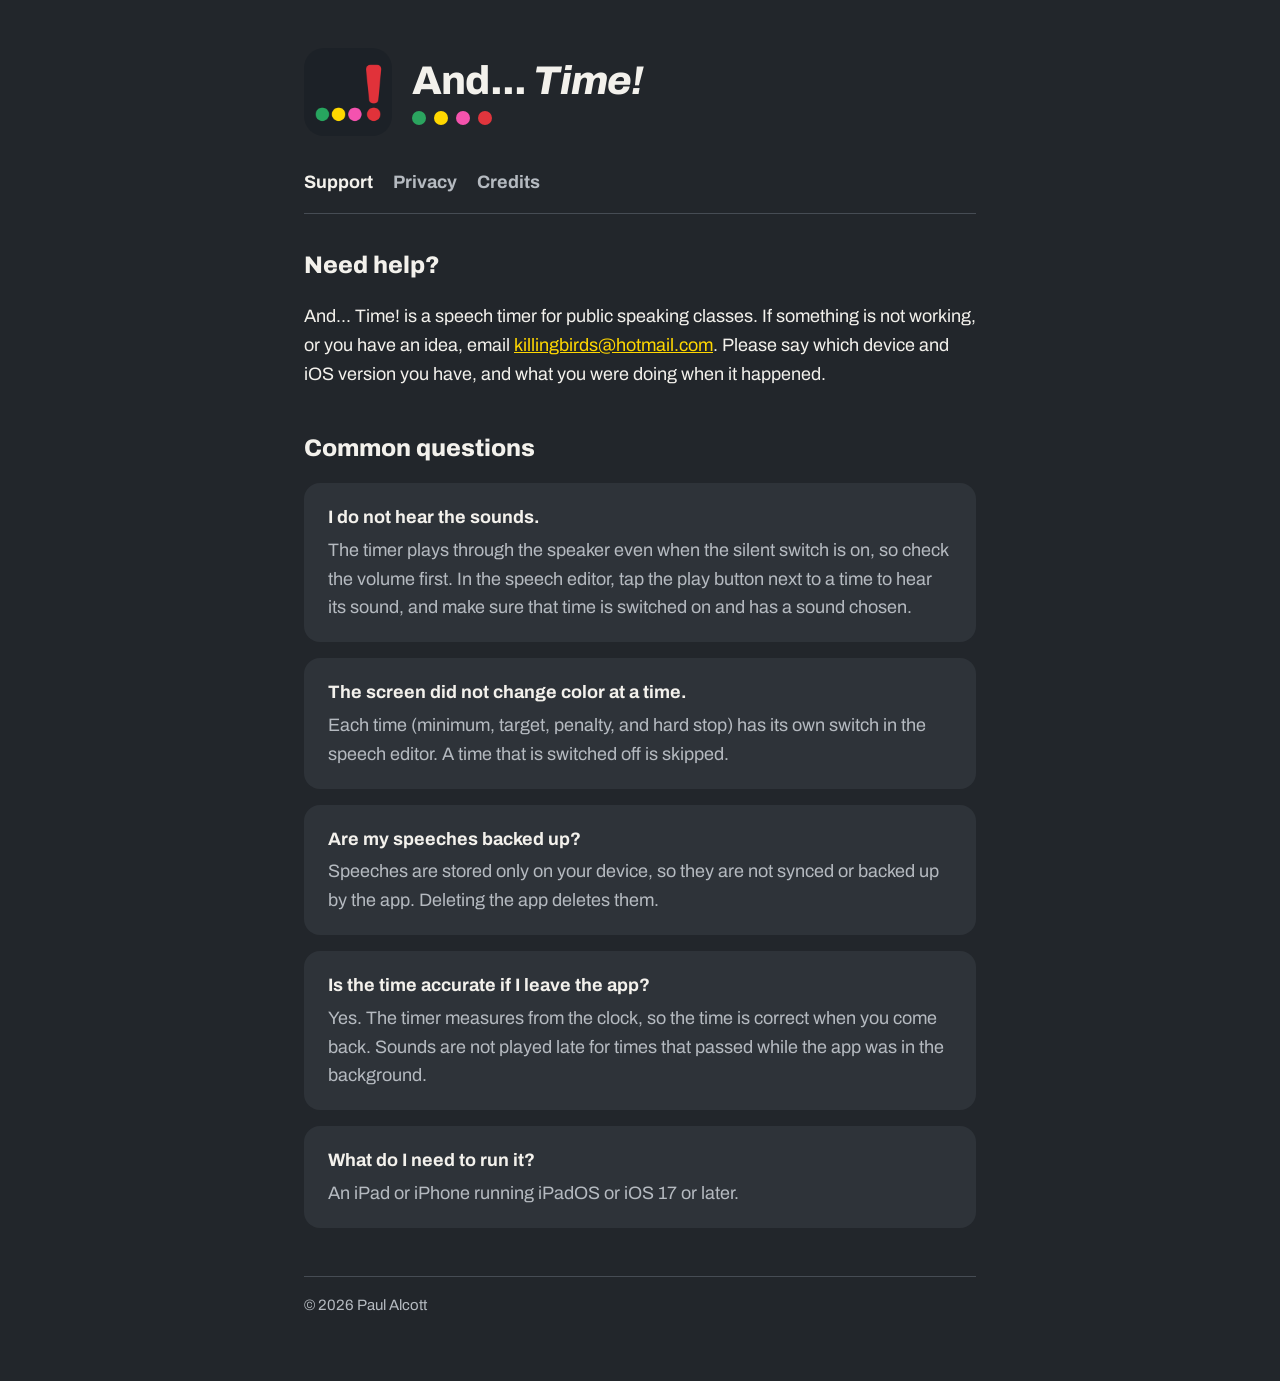
==== index.html @ 9daf1164 "Add And... Time! support, privacy and credits pages Co-Authored-By: Claude Sonnet 5.5 <noreply@anthr" ====
<!doctype html>
<html lang="en">
<head>
<meta charset="utf-8">
<meta name="viewport" content="width=device-width, initial-scale=1">
<title>And... Time! support</title>
<meta name="description" content="Help and contact for And... Time!, a timer for speeches.">
<link rel="icon" href="icon.png">
<link rel="stylesheet" href="style.css">
</head>
<body>
<main>
<header>
<img src="icon.png" alt="" width="88" height="88">
<div>
<h1>And... <em>Time!</em></h1>
<div class="dots" aria-hidden="true"><span style="background:var(--green)"></span><span style="background:var(--yellow)"></span><span style="background:var(--pink)"></span><span style="background:var(--red)"></span></div>
</div>
</header>
<nav>
<a href="./" aria-current="page">Support</a>
<a href="privacy.html">Privacy</a>
<a href="credits.html">Credits</a>
</nav>

<h2 style="margin-top:0">Need help?</h2>
<p>And... Time! is a speech timer for public speaking classes. If something is not working, or you have an idea, email <a href="mailto:killingbirds@hotmail.com?subject=And...%20Time!%20support">killingbirds@hotmail.com</a>. Please say which device and iOS version you have, and what you were doing when it happened.</p>

<h2>Common questions</h2>
<div class="card"><h3>I do not hear the sounds.</h3><p>The timer plays through the speaker even when the silent switch is on, so check the volume first. In the speech editor, tap the play button next to a time to hear its sound, and make sure that time is switched on and has a sound chosen.</p></div>
<div class="card"><h3>The screen did not change color at a time.</h3><p>Each time (minimum, target, penalty, and hard stop) has its own switch in the speech editor. A time that is switched off is skipped.</p></div>
<div class="card"><h3>Are my speeches backed up?</h3><p>Speeches are stored only on your device, so they are not synced or backed up by the app. Deleting the app deletes them.</p></div>
<div class="card"><h3>Is the time accurate if I leave the app?</h3><p>Yes. The timer measures from the clock, so the time is correct when you come back. Sounds are not played late for times that passed while the app was in the background.</p></div>
<div class="card"><h3>What do I need to run it?</h3><p>An iPad or iPhone running iPadOS or iOS 17 or later.</p></div>

<footer>&copy; 2026 Paul Alcott</footer>
</main>
</body>
</html>
---- style.css ----
@font-face { font-family: "Archivo"; src: url("fonts/Archivo-Regular.ttf"); font-weight: 400; }
@font-face { font-family: "Archivo"; src: url("fonts/Archivo-Bold.ttf"); font-weight: 700; }
@font-face { font-family: "Archivo"; src: url("fonts/Archivo-ExtraBold.ttf"); font-weight: 800; }
@font-face { font-family: "Archivo"; src: url("fonts/Archivo-ExtraBoldItalic.ttf"); font-weight: 800; font-style: italic; }

:root { color-scheme: dark; --bg: #22262B; --card: #2E3339; --text: #F3F1EC; --muted: #B5BAC0; --line: #464C54;
        --green: #2BA45F; --yellow: #FFD700; --pink: #F453AD; --red: #E0353D; }
* { box-sizing: border-box; }
body { margin: 0; background: var(--bg); color: var(--text); font: 400 18px/1.6 "Archivo", system-ui, sans-serif; }
main { max-width: 720px; margin: 0 auto; padding: 48px 24px 64px; }
header { display: flex; align-items: center; gap: 20px; margin-bottom: 32px; }
header img { width: 88px; height: 88px; border-radius: 20px; }
h1 { font-weight: 800; font-size: 40px; line-height: 1.1; margin: 0; letter-spacing: -0.02em; }
h1 em { font-style: italic; }
h2 { font-weight: 800; font-size: 24px; margin: 40px 0 8px; }
p, li { color: var(--text); }
.muted { color: var(--muted); }
a { color: var(--yellow); }
nav { display: flex; gap: 20px; margin: 0 0 32px; padding-bottom: 16px; border-bottom: 1px solid var(--line); }
nav a { color: var(--muted); text-decoration: none; font-weight: 700; }
nav a[aria-current="page"], nav a:hover { color: var(--text); }
.dots { display: flex; gap: 8px; margin: 8px 0 0; }
.dots span { width: 14px; height: 14px; border-radius: 50%; display: block; }
.card { background: var(--card); border-radius: 16px; padding: 20px 24px; margin: 16px 0; }
.card h3 { margin: 0 0 4px; font-size: 18px; }
.card p { margin: 0; color: var(--muted); }
footer { margin-top: 48px; padding-top: 16px; border-top: 1px solid var(--line); color: var(--muted); font-size: 15px; }
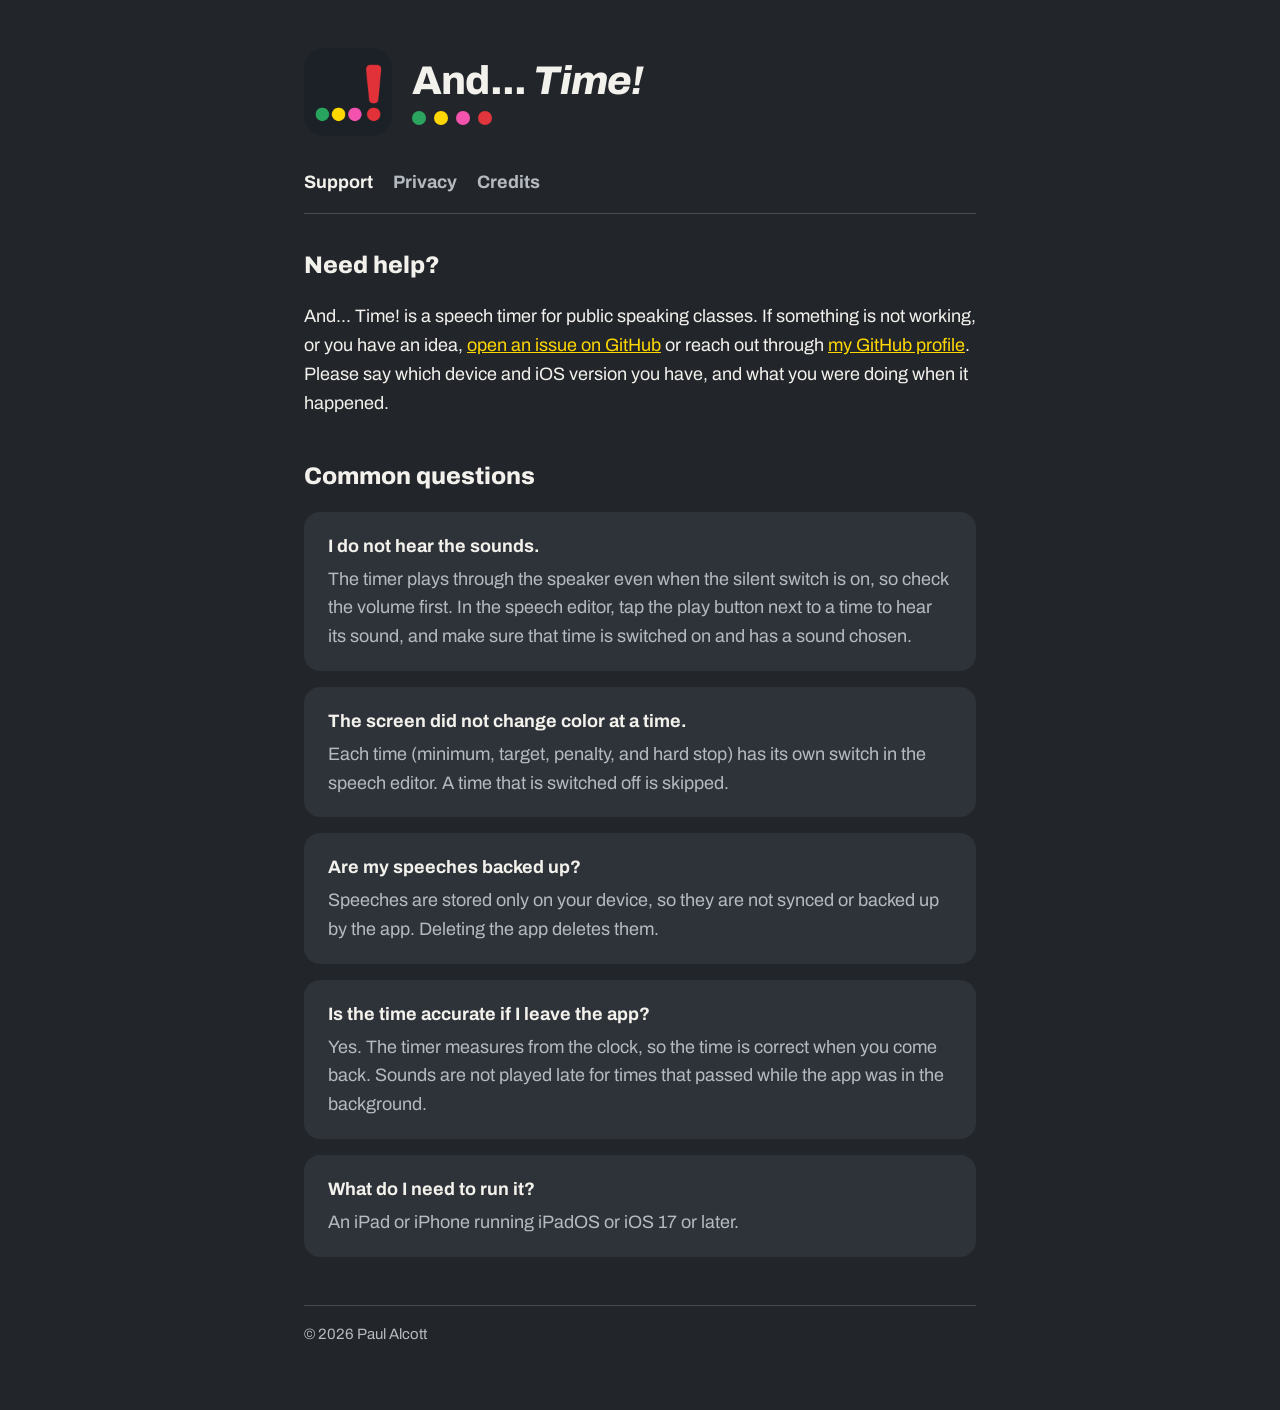
==== commit 8c8f6b9c: "Replace the contact email with GitHub links; add back links Co-Authored-By: Claude Sonnet 5.5 <norep" ====
--- a/index.html
+++ b/index.html
@@ -24,7 +24,7 @@
 </nav>
 
 <h2 style="margin-top:0">Need help?</h2>
-<p>And... Time! is a speech timer for public speaking classes. If something is not working, or you have an idea, email <a href="mailto:killingbirds@hotmail.com?subject=And...%20Time!%20support">killingbirds@hotmail.com</a>. Please say which device and iOS version you have, and what you were doing when it happened.</p>
+<p>And... Time! is a speech timer for public speaking classes. If something is not working, or you have an idea, <a href="https://github.com/CovfefeVermling42069/and-time-support/issues/new">open an issue on GitHub</a> or reach out through <a href="https://github.com/CovfefeVermling42069">my GitHub profile</a>. Please say which device and iOS version you have, and what you were doing when it happened.</p>
 
 <h2>Common questions</h2>
 <div class="card"><h3>I do not hear the sounds.</h3><p>The timer plays through the speaker even when the silent switch is on, so check the volume first. In the speech editor, tap the play button next to a time to hear its sound, and make sure that time is switched on and has a sound chosen.</p></div>
--- a/style.css
+++ b/style.css
@@ -1,7 +1,7 @@
-@font-face { font-family: "Archivo"; src: url("fonts/Archivo-Regular.ttf"); font-weight: 400; }
-@font-face { font-family: "Archivo"; src: url("fonts/Archivo-Bold.ttf"); font-weight: 700; }
-@font-face { font-family: "Archivo"; src: url("fonts/Archivo-ExtraBold.ttf"); font-weight: 800; }
-@font-face { font-family: "Archivo"; src: url("fonts/Archivo-ExtraBoldItalic.ttf"); font-weight: 800; font-style: italic; }
+@font-face { font-family: "Archivo"; src: url("fonts/Archivo-Regular.ttf"); font-weight: 400; font-display: swap; }
+@font-face { font-family: "Archivo"; src: url("fonts/Archivo-Bold.ttf"); font-weight: 700; font-display: swap; }
+@font-face { font-family: "Archivo"; src: url("fonts/Archivo-ExtraBold.ttf"); font-weight: 800; font-display: swap; }
+@font-face { font-family: "Archivo"; src: url("fonts/Archivo-ExtraBoldItalic.ttf"); font-weight: 800; font-style: italic; font-display: swap; }
 
 :root { color-scheme: dark; --bg: #22262B; --card: #2E3339; --text: #F3F1EC; --muted: #B5BAC0; --line: #464C54;
         --green: #2BA45F; --yellow: #FFD700; --pink: #F453AD; --red: #E0353D; }
@@ -17,7 +17,7 @@
 .muted { color: var(--muted); }
 a { color: var(--yellow); }
 nav { display: flex; gap: 20px; margin: 0 0 32px; padding-bottom: 16px; border-bottom: 1px solid var(--line); }
-nav a { color: var(--muted); text-decoration: none; font-weight: 700; }
+nav a { color: var(--muted); text-decoration: none; font-weight: 700; font-display: swap; }
 nav a[aria-current="page"], nav a:hover { color: var(--text); }
 .dots { display: flex; gap: 8px; margin: 8px 0 0; }
 .dots span { width: 14px; height: 14px; border-radius: 50%; display: block; }
